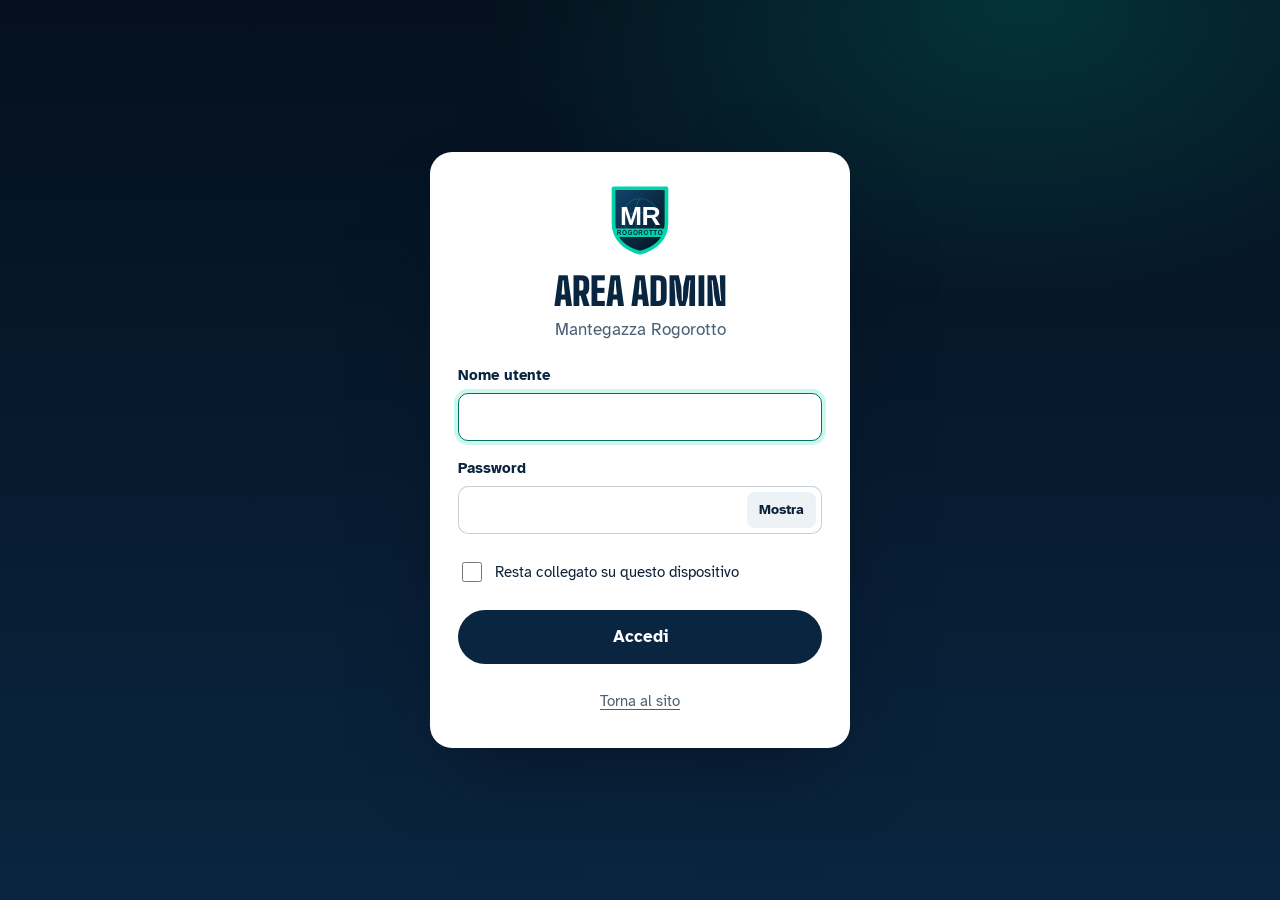
==== admin/index.html @ 3bfe84d7 "Area admin con login: rosa, news, foto e contatti - pannello /admin (login utente e password, modifi" ====
<!doctype html>
<html lang="it">
<head>
  <meta charset="utf-8">
  <meta name="viewport" content="width=device-width, initial-scale=1, viewport-fit=cover">
  <meta name="robots" content="noindex, nofollow">
  <title>Area admin | Mantegazza Rogorotto</title>
  <meta name="theme-color" content="#0A2540">
  <link rel="icon" href="../assets/crest.svg" type="image/svg+xml">
  <link rel="apple-touch-icon" href="../assets/icon-180.png">
  <link rel="preconnect" href="https://fonts.googleapis.com">
  <link rel="preconnect" href="https://fonts.gstatic.com" crossorigin>
  <link href="https://fonts.googleapis.com/css2?family=Atkinson+Hyperlegible:ital,wght@0,400;0,700;1,400&family=Big+Shoulders+Display:wght@700;800;900&display=swap" rel="stylesheet">
  <link rel="stylesheet" href="../css/style.css?v=5">
  <link rel="stylesheet" href="admin.css?v=1">
</head>
<body class="admin">

  <!-- ============ LOGIN ============ -->
  <main class="login" id="loginView">
    <form class="login__card" id="loginForm" novalidate>
      <img src="../assets/crest.svg" alt="" width="64" height="72">
      <h1>Area admin</h1>
      <p class="login__sub">Mantegazza Rogorotto</p>
      <label class="field">
        <span>Nome utente</span>
        <input type="text" name="username" id="username" autocomplete="username" autocapitalize="none" spellcheck="false" required>
      </label>
      <label class="field">
        <span>Password</span>
        <span class="pw">
          <input type="password" name="password" id="password" autocomplete="current-password" required>
          <button type="button" class="pw__toggle" id="pwToggle" aria-label="Mostra password" aria-pressed="false">Mostra</button>
        </span>
      </label>
      <label class="check">
        <input type="checkbox" id="remember">
        <span>Resta collegato su questo dispositivo</span>
      </label>
      <p class="form-error" id="loginError" role="alert" hidden></p>
      <button type="submit" class="btn btn--navy btn--lg btn--block" id="loginBtn">Accedi</button>
      <a class="login__back" href="../">Torna al sito</a>
    </form>
  </main>

  <!-- ============ PANNELLO ============ -->
  <div class="app" id="appView" hidden>
    <header class="app__bar">
      <div class="app__brand">
        <img src="../assets/crest.svg" alt="" width="30" height="34">
        <span>Admin</span>
      </div>
      <nav class="tabs" role="tablist" aria-label="Sezioni da modificare">
        <button role="tab" id="tab-players" aria-controls="panel-players" aria-selected="true" data-tab="players">Rosa</button>
        <button role="tab" id="tab-news" aria-controls="panel-news" aria-selected="false" data-tab="news" tabindex="-1">News</button>
        <button role="tab" id="tab-gallery" aria-controls="panel-gallery" aria-selected="false" data-tab="gallery" tabindex="-1">Foto</button>
        <button role="tab" id="tab-club" aria-controls="panel-club" aria-selected="false" data-tab="club" tabindex="-1">Contatti</button>
      </nav>
      <div class="app__user">
        <a href="../" target="_blank" rel="noopener">Vedi il sito</a>
        <button type="button" id="logoutBtn">Esci <span id="whoami"></span></button>
      </div>
    </header>

    <main class="app__main wrap">
      <p class="loading" id="loading">Carico i contenuti…</p>

      <!-- ROSA -->
      <section class="panel" id="panel-players" role="tabpanel" aria-labelledby="tab-players">
        <div class="panel__head">
          <div>
            <h2>Rosa</h2>
            <p>Giocatrici e giocatori della stagione. L'ordine sul sito segue il numero di maglia.</p>
          </div>
          <button type="button" class="btn btn--teal" id="addPlayer">Aggiungi giocatore</button>
        </div>
        <ul class="list" id="playersList"></ul>
        <p class="empty" id="playersEmpty" hidden>Nessun giocatore. Finché la rosa è vuota, sul sito compare "Rosa in arrivo".</p>
      </section>

      <!-- NEWS -->
      <section class="panel" id="panel-news" role="tabpanel" aria-labelledby="tab-news" hidden>
        <div class="panel__head">
          <div>
            <h2>News</h2>
            <p>Avvisi, resoconti delle partite, eventi. Sul sito compaiono le più recenti per prime.</p>
          </div>
          <button type="button" class="btn btn--teal" id="addNews">Scrivi una news</button>
        </div>
        <ul class="list" id="newsList"></ul>
        <p class="empty" id="newsEmpty" hidden>Nessuna news. Finché non ce ne sono, la sezione non compare sul sito.</p>
      </section>

      <!-- FOTO -->
      <section class="panel" id="panel-gallery" role="tabpanel" aria-labelledby="tab-gallery" hidden>
        <div class="panel__head">
          <div>
            <h2>Foto</h2>
            <p>Le foto vengono ridotte automaticamente prima del caricamento. Puoi sceglierne più di una alla volta.</p>
          </div>
          <label class="btn btn--teal">
            Carica foto
            <input type="file" id="galleryUpload" accept="image/jpeg,image/png,image/webp,image/heic" multiple hidden>
          </label>
        </div>
        <ul class="gallery-grid" id="galleryList"></ul>
        <p class="empty" id="galleryEmpty" hidden>Nessuna foto. Finché non ce ne sono, la sezione non compare sul sito.</p>
      </section>

      <!-- CONTATTI -->
      <section class="panel" id="panel-club" role="tabpanel" aria-labelledby="tab-club" hidden>
        <div class="panel__head">
          <div>
            <h2>Contatti</h2>
            <p>I testi della sezione "Vieni a giocare con noi" in fondo al sito.</p>
          </div>
        </div>
        <form class="card form-grid" id="clubForm">
          <label class="field field--wide">
            <span>Testo di invito</span>
            <textarea name="invite" rows="3" maxlength="600"></textarea>
          </label>
          <label class="field">
            <span>Email</span>
            <input type="email" name="email" maxlength="120" autocomplete="off">
          </label>
          <label class="field">
            <span>Instagram</span>
            <span class="prefix"><b>@</b><input type="text" name="instagram" maxlength="60" autocapitalize="none" spellcheck="false"></span>
          </label>
          <label class="field">
            <span>Palestra delle partite in casa</span>
            <input type="text" name="home_gym_name" maxlength="120">
          </label>
          <label class="field">
            <span>Indirizzo della palestra</span>
            <input type="text" name="home_gym_address" maxlength="160">
          </label>
          <label class="field field--wide">
            <span>Allenamenti</span>
            <textarea name="training" rows="2" maxlength="300"></textarea>
          </label>
          <label class="field field--wide">
            <span>Sede</span>
            <input type="text" name="seat" maxlength="160">
          </label>
        </form>
      </section>
    </main>

    <footer class="savebar" id="saveBar" data-state="clean">
      <div class="wrap savebar__inner">
        <p id="saveStatus">Nessuna modifica da salvare.</p>
        <div class="savebar__btns">
          <button type="button" class="btn btn--ghost-light" id="discardBtn" disabled>Annulla modifiche</button>
          <button type="button" class="btn btn--gold" id="saveBtn" disabled>Salva modifiche</button>
        </div>
      </div>
    </footer>
  </div>

  <!-- modale news -->
  <dialog class="modal" id="newsDialog" aria-labelledby="newsDialogTitle">
    <form method="dialog" class="modal__body" id="newsForm" novalidate>
      <h2 id="newsDialogTitle">Nuova news</h2>
      <label class="field">
        <span>Titolo</span>
        <input type="text" name="title" maxlength="140" required>
      </label>
      <label class="field">
        <span>Data</span>
        <input type="date" name="date" required>
      </label>
      <label class="field">
        <span>Testo</span>
        <textarea name="text" rows="7" maxlength="5000"></textarea>
      </label>
      <div class="field">
        <span>Foto (facoltativa)</span>
        <div class="imgpick" id="newsImgPick"></div>
      </div>
      <p class="form-error" id="newsError" role="alert" hidden></p>
      <div class="modal__actions">
        <button type="button" class="btn btn--ghost" value="cancel" id="newsCancel">Annulla</button>
        <button type="submit" class="btn btn--navy" value="ok">Conferma</button>
      </div>
    </form>
  </dialog>

  <div class="toast" id="toast" role="status" aria-live="polite"></div>
  <script src="admin.js?v=1" defer></script>
</body>
</html>
---- css/style.css ----
/* ASD Mantegazza Rogorotto
   Palette: navy + verde acqua + oro (colori sociali) */
:root {
  --navy: #0A2540;
  --navy-950: #04101D;
  --navy-800: #0B3152;
  --navy-700: #12466F;
  --teal: #00D4AA;
  --teal-bright: #2AF3CB;
  --teal-ink: #04715F;     /* verde acqua leggibile su chiaro (5.3:1 su bianco) */
  --gold: #F4C95D;
  --bg: #F5F7FA;
  --surface: #FFFFFF;
  --surface-soft: #EDF2F6;
  --text: #0C2237;
  --muted: #4A6075;        /* 6.1:1 su bianco */
  --line: rgba(10, 37, 64, .12);
  --line-strong: rgba(10, 37, 64, .22);
  --win: #0E8A5F;
  --loss: #C2362B;

  --display: "Big Shoulders Display", "Arial Narrow", Arial, sans-serif;
  --body: "Atkinson Hyperlegible", system-ui, -apple-system, "Segoe UI", sans-serif;

  --r-sm: 8px;
  --r-md: 14px;
  --r-lg: 22px;
  --shadow-sm: 0 2px 6px rgba(10, 37, 64, .06);
  --shadow-md: 0 14px 34px -12px rgba(10, 37, 64, .22);
  --shadow-lg: 0 40px 80px -30px rgba(4, 16, 29, .7);
  --ease: cubic-bezier(.2, .7, .2, 1);
  --t-fast: 160ms;
  --t-med: 260ms;
  --wrap: 1180px;
  --header-h: 64px;
}

*, *::before, *::after { box-sizing: border-box; }
html { scroll-behavior: smooth; scroll-padding-top: calc(var(--header-h) + 12px); -webkit-text-size-adjust: 100%; }
body {
  margin: 0;
  background: var(--bg);
  color: var(--text);
  font: 400 1.0625rem/1.6 var(--body);
  -webkit-font-smoothing: antialiased;
  text-rendering: optimizeLegibility;
}
img, svg { display: block; }
a { color: inherit; }
button { font: inherit; color: inherit; cursor: pointer; }
h1, h2, h3 { text-wrap: balance; }
:focus-visible { outline: 3px solid var(--teal); outline-offset: 3px; border-radius: 6px; }
.sr-only { position: absolute; width: 1px; height: 1px; padding: 0; margin: -1px; overflow: hidden; clip: rect(0 0 0 0); white-space: nowrap; border: 0; }

.wrap { width: min(var(--wrap), 100% - 32px); margin-inline: auto; }

.skip { position: absolute; left: -999px; top: 8px; background: var(--teal); color: var(--navy); font-weight: 700; padding: 10px 16px; border-radius: 8px; z-index: 100; }
.skip:focus { left: 16px; }

/* skeleton mentre carica */
.sk { color: transparent !important; background: linear-gradient(90deg, rgba(255,255,255,.08), rgba(255,255,255,.18), rgba(255,255,255,.08)); background-size: 200% 100%; border-radius: 6px; animation: shimmer 1.4s linear infinite; text-shadow: none !important; }
@keyframes shimmer { to { background-position: -200% 0; } }

/* icone */
.btn svg, .board__venue svg, .chip svg { width: 18px; height: 18px; flex: none; fill: none; stroke: currentColor; stroke-width: 2; stroke-linecap: round; stroke-linejoin: round; }

/* ---------- pulsanti ---------- */
.btn {
  display: inline-flex; align-items: center; justify-content: center; gap: 10px;
  min-height: 46px; padding: 0 20px; border-radius: 999px;
  border: 2px solid transparent; font-weight: 700; font-size: 1rem; line-height: 1.2;
  text-decoration: none; text-align: center;
  transition: background-color var(--t-fast) var(--ease), color var(--t-fast) var(--ease), border-color var(--t-fast) var(--ease), transform var(--t-fast) var(--ease);
  touch-action: manipulation;
}
.btn:active { transform: scale(.97); }
.btn--lg { min-height: 54px; padding: 0 26px; font-size: 1.08rem; }
.btn--gold { background: var(--gold); color: var(--navy); }
.btn--gold:hover { background: #FFD97F; }
.btn--teal { background: var(--teal); color: var(--navy); }
.btn--teal:hover { background: var(--teal-bright); }
.btn--navy { background: var(--navy); color: #fff; }
.btn--navy:hover { background: var(--navy-700); }
.btn--ghost { border-color: var(--line-strong); color: var(--navy); background: transparent; }
.btn--ghost:hover { border-color: var(--navy); background: var(--surface); }
.btn--outline-light { border-color: rgba(255,255,255,.35); color: #fff; background: transparent; }
.btn--outline-light:hover { border-color: #fff; background: rgba(255,255,255,.08); }

/* ---------- barra in alto ---------- */
.topbar {
  position: sticky; top: 0; z-index: 40;
  background: rgba(4, 16, 29, .86);
  -webkit-backdrop-filter: saturate(140%) blur(12px);
  backdrop-filter: saturate(140%) blur(12px);
  color: #fff;
  border-bottom: 1px solid rgba(255,255,255,.08);
}
.topbar__inner { display: flex; align-items: center; justify-content: space-between; gap: 16px; min-height: var(--header-h); }
.brand { display: flex; align-items: center; gap: 10px; text-decoration: none; font: 800 1.35rem/1 var(--display); letter-spacing: .01em; white-space: nowrap; }
.brand b { color: var(--teal); font-weight: 800; }
.nav { display: flex; gap: 2px; }
.nav a {
  display: inline-flex; align-items: center; min-height: 44px; padding: 0 14px; border-radius: 999px;
  text-decoration: none; font-weight: 700; font-size: .95rem; color: rgba(255,255,255,.82);
  transition: background-color var(--t-fast) var(--ease), color var(--t-fast) var(--ease);
}
.nav a:hover { color: #fff; background: rgba(255,255,255,.08); }
.nav a[aria-current="true"] { color: var(--navy); background: var(--teal); }

/* ---------- hero ---------- */
.hero {
  position: relative; isolation: isolate; overflow: hidden;
  color: #fff;
  background:
    radial-gradient(1000px 520px at 78% 8%, rgba(0, 212, 170, .16), transparent 60%),
    radial-gradient(800px 500px at 0% 100%, rgba(18, 70, 111, .9), transparent 70%),
    linear-gradient(180deg, var(--navy-950), var(--navy) 55%, var(--navy-800));
}
.hero__floor { position: absolute; left: 50%; right: 0; bottom: 0; width: 50%; height: 82%; z-index: -1; opacity: .85; }
.hero__grid {
  display: grid; grid-template-columns: minmax(0, 1.1fr) minmax(0, .9fr);
  gap: clamp(32px, 5vw, 72px); align-items: center;
  padding-block: clamp(48px, 8vw, 96px) clamp(48px, 7vw, 88px);
}
.hero__league {
  display: inline-flex; align-items: center; gap: 8px; margin: 0 0 20px;
  font-weight: 700; font-size: .95rem; color: var(--teal);
}
.hero__league::before { content: ""; width: 8px; height: 8px; border-radius: 50%; background: var(--teal); box-shadow: 0 0 0 4px rgba(0, 212, 170, .2); }
.hero__title {
  margin: 0;
  font: 900 clamp(3.5rem, 10.5vw, 8.4rem)/.84 var(--display);
  text-transform: uppercase; letter-spacing: -.012em;
}
.hero__title span { display: block; }
.hero__title span + span {
  color: transparent;
  -webkit-text-stroke: 2px var(--teal);
  text-shadow: 0 0 40px rgba(0, 212, 170, .25);
}
.hero__lede { max-width: 40ch; margin: 24px 0 0; font-size: 1.1rem; color: rgba(255,255,255,.82); }

.record {
  display: grid; grid-template-columns: repeat(4, auto); justify-content: start; gap: 0;
  margin: 32px 0 0; padding: 0;
}
.record div { padding: 4px 22px 4px 0; margin-right: 22px; border-right: 1px solid rgba(255,255,255,.16); }
.record div:last-child { border-right: 0; margin-right: 0; }
.record dt { font-size: .82rem; color: rgba(255,255,255,.62); }
.record dd { margin: 2px 0 0; font: 800 2.2rem/1 var(--display); font-variant-numeric: tabular-nums; }
.record #recP { color: var(--gold); }

/* il tabellone */
.board {
  position: relative;
  background: linear-gradient(180deg, #0D1B2E, #050C18);
  border-radius: var(--r-lg);
  padding: 22px;
  box-shadow: 0 0 0 1px rgba(255,255,255,.08), 0 0 0 7px rgba(255,255,255,.04), var(--shadow-lg);
}
.board::before { /* luce del palazzetto */
  content: ""; position: absolute; inset: 0; border-radius: inherit; pointer-events: none;
  background: radial-gradient(500px 140px at 50% -40px, rgba(0, 212, 170, .18), transparent 70%);
}
.board__head { display: flex; align-items: center; justify-content: space-between; gap: 12px; }
.board__head h2 { margin: 0; font: 700 1.05rem/1 var(--body); color: rgba(255,255,255,.72); }
.board__pill { padding: 5px 12px; border-radius: 999px; font-size: .82rem; font-weight: 700; background: rgba(0, 212, 170, .14); color: var(--teal); }
.board__pill.is-away { background: rgba(244, 201, 93, .14); color: var(--gold); }
.board__date { margin: 16px 0 0; font: 800 1.7rem/1.05 var(--display); color: var(--gold); }
.board__teams {
  display: grid; grid-template-columns: minmax(0, 1fr) auto minmax(0, 1fr); align-items: center; gap: 14px;
  margin: 18px 0; padding: 18px 0; border-block: 1px solid rgba(255,255,255,.08);
}
.board__team { display: flex; flex-direction: column; gap: 6px; min-width: 0; }
.board__team--away { text-align: right; }
.board__side { font-size: .8rem; color: rgba(255,255,255,.5); }
.board__team strong { font: 800 clamp(1.4rem, 2.6vw, 1.9rem)/1 var(--display); text-transform: uppercase; overflow-wrap: anywhere; }
.board__team strong.is-us { color: var(--teal); }
.board__vs { font: 800 1.2rem/1 var(--display); color: rgba(255,255,255,.35); }
.board__vs.is-score { font-size: 3rem; color: var(--gold); letter-spacing: .04em; }

.board__clock { display: grid; grid-template-columns: repeat(4, 1fr); gap: 8px; }
.board__clock div {
  position: relative; text-align: center; padding: 12px 4px 10px; border-radius: 12px;
  background: #02060E; box-shadow: inset 0 0 0 1px rgba(255,255,255,.06), inset 0 -18px 30px -20px rgba(244, 201, 93, .25);
  overflow: hidden;
}
.board__clock div::after { /* linea centrale da cifra "a paletta" */
  content: ""; position: absolute; left: 0; right: 0; top: 42%; height: 1px; background: rgba(0,0,0,.6);
}
.board__clock b {
  display: block; font: 900 clamp(2.3rem, 5vw, 3.4rem)/1 var(--display);
  color: var(--gold); font-variant-numeric: tabular-nums;
  text-shadow: 0 0 18px rgba(244, 201, 93, .45);
}
.board__clock b.flip { animation: flip 420ms var(--ease); }
@keyframes flip { 0% { transform: translateY(-30%); opacity: 0; } 100% { transform: none; opacity: 1; } }
.board__clock span { font-size: .75rem; color: rgba(255,255,255,.5); }
.board__live { display: flex; align-items: center; justify-content: center; gap: 12px; padding: 18px; border-radius: 12px; background: rgba(194, 54, 43, .16); font: 800 1.6rem/1 var(--display); color: #FF8A7E; text-transform: uppercase; }
.board__live::before { content: ""; width: 12px; height: 12px; border-radius: 50%; background: #FF5A4A; animation: pulse 1.2s ease-in-out infinite; }
@keyframes pulse { 50% { opacity: .3; } }

.board__venue {
  display: flex; align-items: center; gap: 8px; margin-top: 16px; min-height: 44px;
  color: rgba(255,255,255,.85); text-decoration: none; font-size: .95rem;
}
.board__venue span { text-decoration: underline; text-decoration-color: rgba(255,255,255,.3); text-underline-offset: 4px; }
.board__venue:hover span { text-decoration-color: var(--teal); }
.board__venue svg { color: var(--teal); }
.board__actions { display: flex; gap: 10px; flex-wrap: wrap; margin-top: 10px; }
.board__actions > .btn, .board__actions > .cal { flex: 1 1 170px; }
.board__actions .cal > summary { width: 100%; }

.ticker { background: var(--teal); color: var(--navy); }
.ticker__inner { display: flex; justify-content: space-between; align-items: center; gap: 8px 24px; flex-wrap: wrap; min-height: 56px; padding-block: 10px; }
.ticker p { margin: 0; font-weight: 700; }
.ticker strong { font: 900 1.35rem/1 var(--display); vertical-align: -1px; }
.ticker__link { font-weight: 700; text-underline-offset: 4px; display: inline-flex; align-items: center; min-height: 44px; }
.tag { display: inline-block; padding: 3px 9px; border-radius: 6px; font-weight: 700; font-size: .8rem; margin-right: 8px; vertical-align: 2px; }
.tag--win { background: var(--navy); color: var(--teal); }
.tag--loss { background: var(--navy); color: #FF9B91; }

/* ---------- sezioni ---------- */
.section { padding-block: clamp(64px, 9vw, 112px); }
.section__head { display: flex; justify-content: space-between; align-items: end; gap: 20px; flex-wrap: wrap; margin-bottom: 32px; }
.section h2 { margin: 0; font: 900 clamp(2.6rem, 6vw, 4.4rem)/.9 var(--display); text-transform: uppercase; color: var(--navy); }
.section__sub { margin: 10px 0 0; color: var(--muted); }
.note { color: var(--muted); font-size: .92rem; max-width: 70ch; margin: 18px 0 0; }

.filters { display: flex; gap: 4px; background: var(--surface); padding: 4px; border-radius: 999px; box-shadow: inset 0 0 0 1px var(--line); }
.filters button {
  min-height: 42px; border: 0; background: transparent; padding: 0 18px; border-radius: 999px;
  font-weight: 700; font-size: .95rem; color: var(--muted);
  transition: background-color var(--t-fast) var(--ease), color var(--t-fast) var(--ease);
}
.filters button:hover { color: var(--navy); }
.filters button[aria-pressed="true"] { background: var(--navy); color: #fff; }

/* ---------- calendario ---------- */
.fixtures { list-style: none; margin: 0; padding: 0; display: grid; gap: 10px; }
.phase { margin: 18px 0 4px; font: 800 1.15rem/1 var(--display); color: var(--teal-ink); text-transform: uppercase; letter-spacing: .04em; }
.phase:first-child { margin-top: 0; }
.fx {
  position: relative;
  display: grid; grid-template-columns: 64px 140px minmax(0, 1fr) 150px 200px;
  align-items: center; gap: 18px;
  padding: 18px 20px 18px 22px;
  background: var(--surface); border-radius: var(--r-md);
  box-shadow: var(--shadow-sm), inset 0 0 0 1px var(--line);
}
.fx::before { content: ""; position: absolute; left: 0; top: 12px; bottom: 12px; width: 5px; border-radius: 0 4px 4px 0; background: var(--surface-soft); }
.fx.is-win::before { background: var(--win); }
.fx.is-loss::before { background: var(--loss); }
.fx.is-next { background: var(--navy); color: #fff; box-shadow: var(--shadow-md); }
.fx.is-next::before { background: var(--gold); }
.fx--skeleton { height: 92px; background: linear-gradient(90deg, #fff, var(--surface-soft), #fff); background-size: 200% 100%; animation: shimmer 1.4s linear infinite; }
.fx__round { font: 900 2rem/1 var(--display); color: var(--navy); }
.fx__round small { display: block; margin-top: 2px; font: 400 .75rem/1.2 var(--body); color: var(--muted); }
.fx.is-next .fx__round, .fx.is-next .fx__round small { color: var(--gold); }
.fx__date { font-weight: 700; line-height: 1.3; }
.fx__date span { display: block; font-weight: 400; color: var(--muted); text-transform: none; }
.fx.is-next .fx__date span { color: rgba(255,255,255,.7); }
.fx__teams { font: 800 1.35rem/1.1 var(--display); text-transform: uppercase; }
.fx__teams .us { color: var(--teal-ink); }
.fx.is-next .fx__teams .us { color: var(--teal); }
.fx__teams .dash { color: var(--muted); padding: 0 6px; }
.fx__meta { display: flex; gap: 6px; margin-top: 8px; flex-wrap: wrap; text-transform: none; }
.chip { display: inline-flex; align-items: center; gap: 4px; padding: 3px 9px; border-radius: 999px; font: 700 .78rem/1.3 var(--body); background: var(--surface-soft); color: var(--muted); }
.chip--home { background: rgba(0, 212, 170, .14); color: var(--teal-ink); }
.chip--next { background: var(--gold); color: var(--navy); }
.fx.is-next .chip--home { background: rgba(0, 212, 170, .2); color: var(--teal); }
.fx.is-next .chip:not(.chip--home):not(.chip--next) { background: rgba(255,255,255,.12); color: #fff; }
.fx__score { font: 900 2rem/1 var(--display); font-variant-numeric: tabular-nums; color: var(--navy); }
.fx__score .res { display: inline-block; margin-right: 8px; padding: 3px 7px; border-radius: 6px; font: 700 .75rem/1 var(--body); vertical-align: 6px; }
.fx.is-win .res { background: rgba(14, 138, 95, .12); color: var(--win); }
.fx.is-loss .res { background: rgba(194, 54, 43, .1); color: var(--loss); }
.fx__score small { display: block; font: 400 .8rem/1.4 var(--body); color: var(--muted); margin-top: 6px; }
.fx__score .pending { font: 400 .95rem/1.3 var(--body); color: var(--muted); }
.fx.is-next .fx__score .pending { color: var(--gold); font-weight: 700; }
.fx__where { font-size: .92rem; line-height: 1.35; display: grid; gap: 8px; justify-items: start; }
.fx__where a { text-underline-offset: 3px; text-decoration-color: var(--line-strong); }
.fx__where a:hover { text-decoration-color: currentColor; }
.fx--rest { grid-template-columns: 64px 1fr; padding-block: 12px; background: transparent; box-shadow: inset 0 0 0 1px var(--line); color: var(--muted); }
.fx--rest::before { display: none; }
.fx--rest .fx__round { color: var(--muted); font-size: 1.5rem; }
.fx.is-hidden, .phase.is-hidden { display: none; }

/* scelta calendario (Google / Apple / Outlook) */
.cal { position: relative; }
.cal > summary {
  list-style: none; display: inline-flex; align-items: center; gap: 6px; min-height: 36px; padding: 0 12px;
  border-radius: 999px; font-weight: 700; font-size: .88rem; color: var(--navy); background: var(--surface-soft);
  cursor: pointer; user-select: none;
  transition: background-color var(--t-fast) var(--ease);
}
.cal > summary::-webkit-details-marker { display: none; }
.cal > summary:hover { background: #E1E9F0; }
.cal > summary svg { width: 16px; height: 16px; fill: none; stroke: currentColor; stroke-width: 2; stroke-linecap: round; stroke-linejoin: round; }
.fx.is-next .cal > summary { background: var(--gold); color: var(--navy); }
.board .cal > summary { min-height: 46px; padding: 0 20px; font-size: 1rem; background: var(--gold); color: var(--navy); }
.board .cal > summary:hover { background: #FFD97F; }
.cal__menu {
  position: absolute; z-index: 30; top: calc(100% + 6px); left: 0; min-width: 220px;
  display: grid; padding: 6px; border-radius: 14px; background: var(--surface); color: var(--text);
  box-shadow: 0 0 0 1px var(--line), var(--shadow-md);
  animation: pop var(--t-fast) var(--ease);
}
@keyframes pop { from { opacity: 0; transform: translateY(-4px); } }
.cal__menu a { display: flex; align-items: center; gap: 10px; min-height: 44px; padding: 0 12px; border-radius: 10px; text-decoration: none; font-weight: 700; font-size: .95rem; }
.cal__menu a:hover, .cal__menu a:focus-visible { background: var(--surface-soft); }
.cal__menu img { width: 20px; height: 20px; }

.section__actions { display: flex; gap: 12px; flex-wrap: wrap; margin-top: 28px; }

/* box "segui il calendario" */
.follow {
  margin-top: 36px; display: grid; grid-template-columns: auto minmax(0, 1fr) auto; gap: 24px; align-items: center;
  padding: 26px 28px; border-radius: var(--r-lg); background: var(--navy); color: #fff;
  box-shadow: var(--shadow-md);
}
.follow__icon { width: 64px; height: 64px; border-radius: 18px; display: grid; place-items: center; background: rgba(0,212,170,.14); color: var(--teal); }
.follow__icon svg { width: 32px; height: 32px; fill: none; stroke: currentColor; stroke-width: 1.8; stroke-linecap: round; stroke-linejoin: round; }
.follow h3 { margin: 0; font: 800 1.7rem/1.05 var(--display); text-transform: uppercase; }
.follow p { margin: 6px 0 0; color: rgba(255,255,255,.75); max-width: 52ch; }
.follow__btns { display: flex; gap: 10px; flex-wrap: wrap; justify-content: flex-end; }
.follow__btns .btn { min-width: 170px; }
.follow__btns img { width: 20px; height: 20px; }
.follow__more { grid-column: 2 / -1; margin: 0; font-size: .88rem; color: rgba(255,255,255,.6); }
.follow__more a { color: var(--teal); font-weight: 700; text-underline-offset: 3px; }
.follow__more button { background: none; border: 0; padding: 0; color: var(--teal); font-weight: 700; text-decoration: underline; text-underline-offset: 3px; min-height: 24px; }

/* ---------- classifica ---------- */
.section--court {
  background:
    linear-gradient(rgba(0,212,170,.07) 2px, transparent 2px) 0 0 / 100% 120px,
    radial-gradient(900px 400px at 100% 0, rgba(0,212,170,.12), transparent 70%),
    var(--navy);
  color: #fff;
}
.section--court h2 { color: #fff; }
.section--court .section__sub, .section--court .note { color: rgba(255,255,255,.7); }
.table-card { overflow-x: auto; border-radius: var(--r-lg); background: var(--surface); color: var(--text); box-shadow: var(--shadow-lg); }
.standings { width: 100%; border-collapse: collapse; font-variant-numeric: tabular-nums; }
.standings th, .standings td { padding: 14px 12px; text-align: center; }
.standings th { font-size: .82rem; color: var(--muted); font-weight: 700; border-bottom: 1px solid var(--line-strong); background: var(--surface-soft); }
.standings th:first-child, .standings td:first-child { padding-left: 22px; }
.standings th:last-child, .standings td:last-child { padding-right: 22px; }
.standings abbr { text-decoration: none; }
.standings td { border-bottom: 1px solid var(--line); }
.standings tr:last-child td { border-bottom: 0; }
.standings .t-left { text-align: left; }
.standings .pos { font: 900 1.5rem/1 var(--display); color: var(--muted); width: 56px; }
.standings tr:nth-child(1) .pos { color: var(--gold); text-shadow: 0 1px 0 rgba(0,0,0,.15); }
.standings .team { font: 800 1.2rem/1.1 var(--display); text-transform: uppercase; text-align: left; }
.standings tbody th { background: none; color: var(--text); border-bottom: 1px solid var(--line); }
.standings tbody tr:last-child th { border-bottom: 0; }
.standings tr.is-us th { background: rgba(0, 212, 170, .14); }
.standings .pts { font: 900 1.6rem/1 var(--display); color: var(--navy); }
.standings tr.is-us td { background: rgba(0, 212, 170, .14); }
.standings tr.is-us td:first-child { box-shadow: inset 5px 0 0 var(--teal); }
.standings tr.is-us .team { color: var(--teal-ink); }
.standings tr.is-us .team::after { content: "noi"; margin-left: 8px; padding: 2px 7px; border-radius: 999px; background: var(--teal); color: var(--navy); font: 700 .72rem/1.3 var(--body); text-transform: none; vertical-align: 3px; }
.form { display: flex; gap: 4px; }
.form i { width: 22px; height: 22px; border-radius: 6px; display: inline-grid; place-items: center; font: 700 .7rem/1 var(--body); font-style: normal; color: #fff; }
.form i.W { background: var(--win); }
.form i.L { background: var(--loss); }

/* ---------- rosa ---------- */
.roster { display: grid; grid-template-columns: repeat(auto-fill, minmax(190px, 1fr)); gap: 14px; }
.player {
  position: relative; overflow: hidden;
  background: var(--surface); border-radius: var(--r-md); padding: 20px 18px 18px;
  box-shadow: var(--shadow-sm), inset 0 0 0 1px var(--line);
  display: grid; gap: 4px;
}
.player__num { font: 900 4rem/.85 var(--display); color: var(--navy); }
.player__name { font-weight: 700; font-size: 1.05rem; }
.player__role { color: var(--muted); font-size: .92rem; }
.player__cap { position: absolute; top: 14px; right: 14px; width: 28px; height: 28px; border-radius: 50%; display: grid; place-items: center; background: var(--gold); color: var(--navy); font: 900 1rem/1 var(--display); }
.roster-empty {
  grid-column: 1 / -1;
  display: grid; grid-template-columns: auto 1fr; gap: 32px; align-items: center;
  background: var(--surface); border-radius: var(--r-lg); padding: 32px;
  box-shadow: var(--shadow-sm), inset 0 0 0 1px var(--line);
}
.roster-empty__shirts { display: flex; }
.roster-empty__shirts svg { width: 72px; height: 72px; margin-left: -16px; filter: drop-shadow(0 6px 10px rgba(10,37,64,.18)); }
.roster-empty__shirts svg:first-child { margin-left: 0; }
.roster-empty h3 { margin: 0 0 6px; font: 800 1.8rem/1.05 var(--display); text-transform: uppercase; color: var(--navy); }
.roster-empty p { margin: 0 0 16px; max-width: 54ch; color: var(--muted); }

/* ---------- contatti ---------- */
.section--teal { background: var(--teal); color: var(--navy); }
.section--teal h2 { color: var(--navy); }
.contacts { display: grid; grid-template-columns: 1.05fr .95fr; gap: clamp(32px, 6vw, 80px); align-items: start; }
.contacts__main > p:first-of-type { max-width: 46ch; margin: 20px 0 28px; font-size: 1.1rem; }
.contacts__mail { margin: 12px 0 0; font-size: .92rem; overflow-wrap: anywhere; }
.facts { margin: 0; background: rgba(255,255,255,.35); border-radius: var(--r-lg); padding: 6px 24px; }
.facts div { display: grid; grid-template-columns: 140px 1fr; gap: 16px; padding: 16px 0; border-bottom: 1px solid rgba(10,37,64,.15); }
.facts div:last-child { border-bottom: 0; }
.facts dt { font-weight: 700; }
.facts dd { margin: 0; }
.facts a { text-underline-offset: 3px; font-weight: 700; }

/* ---------- footer ---------- */
.footer { background: var(--navy-950); color: rgba(255,255,255,.7); font-size: .92rem; padding-bottom: env(safe-area-inset-bottom); }
.footer__inner { display: flex; justify-content: space-between; align-items: center; gap: 16px 32px; flex-wrap: wrap; padding-block: 32px; }
.footer__brand { display: flex; align-items: center; gap: 14px; }
.footer__brand p { margin: 0; color: #fff; font-weight: 700; }
.footer__brand span { color: rgba(255,255,255,.6); font-weight: 400; }
.footer__data { margin: 0; text-align: right; }
.footer a { color: var(--teal); }
.footer__credits { display: flex; justify-content: center; padding-block: 14px 20px; border-top: 1px solid rgba(255,255,255,.08); }
.footer__credits a { display: inline-flex; align-items: center; min-height: 44px; padding: 0 8px; color: rgba(255,255,255,.7); font-size: .88rem; text-decoration: underline; text-decoration-color: rgba(255,255,255,.3); text-underline-offset: 4px; }
.footer__credits a:hover { color: var(--teal); text-decoration-color: var(--teal); }

/* ---------- toast ---------- */
.toast {
  position: fixed; left: 50%; bottom: calc(24px + env(safe-area-inset-bottom)); z-index: 60;
  transform: translate(-50%, 20px); opacity: 0; pointer-events: none;
  padding: 12px 18px; border-radius: 999px; background: var(--navy); color: #fff; font-weight: 700;
  box-shadow: var(--shadow-md);
  transition: opacity var(--t-med) var(--ease), transform var(--t-med) var(--ease);
}
.toast.is-on { opacity: 1; transform: translate(-50%, 0); }

/* ---------- responsive ---------- */
@media (max-width: 1080px) {
  .fx { grid-template-columns: 56px minmax(0, 1fr) auto; grid-template-areas: "r d s" "r t t" "r w w"; row-gap: 8px; }
  .fx__round { grid-area: r; align-self: start; }
  .fx__date { grid-area: d; }
  .fx__date span { display: inline; margin-left: 6px; }
  .fx__teams { grid-area: t; }
  .fx__score { grid-area: s; text-align: right; align-self: start; }
  .fx__score small { max-width: 18ch; margin-left: auto; }
  .fx__where { grid-area: w; grid-auto-flow: column; justify-content: space-between; align-items: center; }
  .follow { grid-template-columns: auto minmax(0, 1fr); }
  .follow__btns { grid-column: 1 / -1; justify-content: flex-start; }
  .follow__more { grid-column: 1 / -1; }
}
@media (max-width: 900px) {
  .hero__grid { grid-template-columns: minmax(0, 1fr); }
  .hero__floor { left: 0; width: 100%; height: 40%; opacity: .5; }
  .contacts { grid-template-columns: 1fr; }
}
@media (max-width: 720px) {
  :root { --header-h: 108px; }
  .topbar__inner { flex-direction: column; align-items: stretch; gap: 0; padding-top: 10px; }
  .brand { justify-content: center; padding-bottom: 6px; }
  .nav { justify-content: space-between; overflow-x: auto; scrollbar-width: none; margin-inline: -8px; }
  .nav::-webkit-scrollbar { display: none; }
  .nav a { flex: 1; justify-content: center; padding: 0 10px; }
  .record { grid-template-columns: repeat(4, 1fr); }
  .record div { padding-right: 10px; margin-right: 10px; }
  .record dd { font-size: 1.9rem; }
  .board { padding: 18px 16px; }
  .board__date { font-size: 1.5rem; }
  .board__clock { gap: 6px; }
  .fx { padding: 16px 16px 16px 18px; gap: 6px 12px; grid-template-columns: 44px minmax(0, 1fr) auto; }
  .fx__round { font-size: 1.6rem; }
  .fx__teams { font-size: 1.2rem; }
  .fx__score { font-size: 1.7rem; }
  .fx__where { grid-auto-flow: row; }
  .filters { width: 100%; }
  .filters button { flex: 1; padding-inline: 8px; }
  .section__actions .btn { width: 100%; }
  .follow { grid-template-columns: 1fr; padding: 24px 20px; }
  .follow__icon { display: none; }
  .follow__btns .btn { flex: 1 1 100%; }
  .hide-sm { display: none; }
  .standings th, .standings td { padding: 12px 8px; }
  .standings th:first-child, .standings td:first-child { padding-left: 14px; }
  .standings .team { font-size: 1.05rem; }
  .roster-empty { grid-template-columns: 1fr; padding: 24px; }
  .facts { padding: 4px 18px; }
  .facts div { grid-template-columns: 1fr; gap: 2px; }
  .footer__data { text-align: left; }
}

@media (prefers-reduced-motion: reduce) {
  html { scroll-behavior: auto; }
  *, *::before, *::after { animation-duration: .01ms !important; animation-iteration-count: 1 !important; transition-duration: .01ms !important; }
}

/* ---------- elementi opzionali ---------- */
[hidden] { display: none !important; }

/* ---------- news ---------- */
.news { display: grid; grid-template-columns: repeat(auto-fill, minmax(300px, 1fr)); gap: 18px; }
.post {
  display: grid; grid-template-rows: auto 1fr; overflow: hidden;
  background: var(--surface); border-radius: var(--r-lg);
  box-shadow: var(--shadow-sm), inset 0 0 0 1px var(--line);
}
.post__img { aspect-ratio: 16 / 9; width: 100%; object-fit: cover; background: var(--surface-soft); }
.post__body { padding: 20px 22px 22px; display: grid; gap: 8px; align-content: start; }
.post time { color: var(--teal-ink); font-weight: 700; font-size: .9rem; }
.post h3 { margin: 0; font: 800 1.6rem/1.05 var(--display); text-transform: uppercase; color: var(--navy); }
.post__text { margin: 0; color: var(--text); white-space: pre-line; overflow-wrap: anywhere; }
.post__text.is-clamped { display: -webkit-box; -webkit-line-clamp: 4; -webkit-box-orient: vertical; overflow: hidden; }
.post__more { justify-self: start; min-height: 40px; padding: 0; border: 0; background: none; color: var(--teal-ink); font-weight: 700; text-decoration: underline; text-underline-offset: 3px; }
.post:first-child:not(:only-child) { grid-column: 1 / -1; grid-template-columns: minmax(0, 1.2fr) minmax(0, 1fr); grid-template-rows: none; }
.post:first-child:not(:only-child) .post__img { aspect-ratio: auto; height: 100%; min-height: 260px; }
.post:first-child:not(:only-child) .post__body { padding: 28px 30px; align-content: center; }
.post:first-child:not(:only-child) h3 { font-size: 2.2rem; }
.post--noimg:first-child:not(:only-child) { grid-template-columns: 1fr; }

/* ---------- foto ---------- */
.section--photos { background: var(--navy); color: #fff; }
.section--photos h2 { color: #fff; }
.section--photos .section__sub { color: rgba(255,255,255,.7); }
.photos { list-style: none; margin: 0; padding: 0; display: grid; grid-template-columns: repeat(auto-fill, minmax(220px, 1fr)); grid-auto-flow: dense; gap: 10px; }
.photos li:nth-child(6n + 1) { grid-column: span 2; grid-row: span 2; }
.photos button { display: block; width: 100%; height: 100%; padding: 0; border: 0; border-radius: var(--r-md); overflow: hidden; background: var(--navy-800); aspect-ratio: 4 / 3; cursor: zoom-in; }
.photos li:nth-child(6n + 1) button { aspect-ratio: auto; }
.photos img { width: 100%; height: 100%; object-fit: cover; transition: transform var(--t-med) var(--ease); }
.photos button:hover img { transform: scale(1.04); }

.lightbox[open] { display: block; }
.lightbox { position: fixed; inset: 0; width: 100vw; height: 100dvh; max-width: none; max-height: none; margin: 0; padding: 0; border: 0; background: rgba(4, 16, 29, .96); color: #fff; }
.lightbox::backdrop { background: rgba(4, 16, 29, .8); }
.lightbox figure { margin: 0; width: 100%; height: 100%; display: grid; grid-template-columns: minmax(0, 1fr); grid-template-rows: minmax(0, 1fr) auto; place-items: center; padding: 64px 72px 24px; box-sizing: border-box; }
.lightbox img { display: block; max-width: 100%; max-height: 100%; width: auto; height: auto; object-fit: contain; border-radius: 8px; }
.lightbox figcaption { padding-top: 14px; color: rgba(255,255,255,.85); text-align: center; }
.lightbox__btn { position: absolute; width: 52px; height: 52px; border-radius: 50%; border: 0; background: rgba(255,255,255,.1); color: #fff; display: grid; place-items: center; }
.lightbox__btn:hover { background: rgba(255,255,255,.2); }
.lightbox__btn svg { width: 24px; height: 24px; fill: none; stroke: currentColor; stroke-width: 2.2; stroke-linecap: round; stroke-linejoin: round; }
.lightbox__prev { left: 14px; top: 50%; transform: translateY(-50%); }
.lightbox__next { right: 14px; top: 50%; transform: translateY(-50%); }
.lightbox__close { right: 14px; top: 14px; }

/* foto giocatori */
.player__photo { width: calc(100% + 36px); margin: -20px -18px 10px; aspect-ratio: 4 / 5; object-fit: cover; background: var(--surface-soft); }
.player--photo .player__num { position: absolute; top: 12px; left: 14px; font-size: 2.6rem; color: #fff; text-shadow: 0 2px 10px rgba(0,0,0,.45); }

@media (max-width: 720px) {
  .news { grid-template-columns: 1fr; }
  .post:first-child:not(:only-child) { grid-template-columns: 1fr; }
  .post:first-child:not(:only-child) .post__img { aspect-ratio: 16 / 9; min-height: 0; }
  .post:first-child:not(:only-child) .post__body { padding: 20px 22px 22px; }
  .post:first-child:not(:only-child) h3 { font-size: 1.7rem; }
  .photos { grid-template-columns: 1fr 1fr; gap: 6px; }
  .photos li:nth-child(6n + 1) { grid-column: span 2; grid-row: auto; }
  .photos li:nth-child(6n + 1) button { aspect-ratio: 4 / 3; }
  .lightbox figure { padding: 64px 8px 80px; }
  .lightbox__prev, .lightbox__next { top: auto; bottom: 16px; transform: none; }
  .lightbox__prev { left: calc(50% - 64px); }
  .lightbox__next { right: calc(50% - 64px); }
}
---- admin/admin.css ----
/* Area admin: stessi colori e font del sito */
body.admin { background: var(--bg); min-height: 100dvh; }
[hidden] { display: none !important; }

.btn--block { width: 100%; }
.btn--ghost-light { border-color: rgba(255,255,255,.3); color: #fff; background: transparent; }
.btn--ghost-light:hover:not(:disabled) { border-color: #fff; }
.btn:disabled { opacity: .45; cursor: not-allowed; transform: none; }
.btn--danger { background: transparent; border-color: rgba(194,54,43,.35); color: var(--loss); }
.btn--danger:hover { background: rgba(194,54,43,.08); border-color: var(--loss); }
.btn--sm { min-height: 38px; padding: 0 14px; font-size: .9rem; }

/* ---------- campi ---------- */
.field { display: grid; gap: 6px; }
.field > span:first-child { font-weight: 700; font-size: .92rem; color: var(--navy); }
.field input, .field textarea, .field select {
  width: 100%; min-height: 46px; padding: 10px 14px; border-radius: 10px;
  border: 1.5px solid var(--line-strong); background: #fff; color: var(--text);
  font: inherit; font-size: 1rem;
  transition: border-color var(--t-fast) var(--ease), box-shadow var(--t-fast) var(--ease);
}
.field textarea { resize: vertical; line-height: 1.5; }
.field input:focus, .field textarea:focus, .field select:focus { outline: none; border-color: var(--teal-ink); box-shadow: 0 0 0 4px rgba(0,212,170,.2); }
.check { display: flex; align-items: center; gap: 10px; min-height: 44px; font-size: .95rem; cursor: pointer; }
.check input { width: 20px; height: 20px; accent-color: var(--teal-ink); }
.form-error { margin: 0; padding: 10px 14px; border-radius: 10px; background: rgba(194,54,43,.08); color: var(--loss); font-weight: 700; font-size: .92rem; }
.pw { position: relative; display: block; }
.pw input { padding-right: 84px; }
.pw__toggle { position: absolute; right: 6px; top: 50%; transform: translateY(-50%); min-height: 36px; padding: 0 12px; border: 0; border-radius: 8px; background: var(--surface-soft); font-weight: 700; font-size: .85rem; }
.prefix { display: flex; align-items: center; border: 1.5px solid var(--line-strong); border-radius: 10px; background: #fff; }
.prefix:focus-within { border-color: var(--teal-ink); box-shadow: 0 0 0 4px rgba(0,212,170,.2); }
.prefix b { padding-left: 14px; color: var(--muted); }
.prefix input { border: 0; box-shadow: none !important; padding-left: 4px; }

/* ---------- login ---------- */
.login {
  min-height: 100dvh; display: grid; place-items: center; padding: 24px 16px;
  background:
    radial-gradient(900px 500px at 80% 0, rgba(0,212,170,.18), transparent 60%),
    linear-gradient(180deg, var(--navy-950), var(--navy));
}
.login__card {
  width: min(420px, 100%); display: grid; gap: 16px; padding: 32px 28px 24px;
  background: #fff; border-radius: var(--r-lg); box-shadow: var(--shadow-lg);
}
.login__card img { margin: 0 auto; }
.login__card h1 { margin: 0; text-align: center; font: 900 2.4rem/1 var(--display); text-transform: uppercase; color: var(--navy); }
.login__sub { margin: -10px 0 4px; text-align: center; color: var(--muted); }
.login__back { justify-self: center; display: inline-flex; align-items: center; min-height: 44px; color: var(--muted); font-size: .92rem; text-underline-offset: 3px; }

/* ---------- barra ---------- */
.app__bar {
  position: sticky; top: 0; z-index: 30;
  display: grid; grid-template-columns: auto 1fr auto; align-items: center; gap: 16px;
  padding: 10px max(16px, calc((100% - var(--wrap)) / 2));
  background: var(--navy-950); color: #fff;
}
.app__brand { display: flex; align-items: center; gap: 10px; font: 800 1.3rem/1 var(--display); text-transform: uppercase; }
.tabs { display: flex; gap: 4px; justify-content: center; }
.tabs button {
  min-height: 44px; padding: 0 18px; border: 0; border-radius: 999px; background: transparent;
  color: rgba(255,255,255,.75); font-weight: 700; font-size: .98rem;
  transition: background-color var(--t-fast) var(--ease), color var(--t-fast) var(--ease);
}
.tabs button:hover { color: #fff; background: rgba(255,255,255,.08); }
.tabs button[aria-selected="true"] { background: var(--teal); color: var(--navy); }
.tabs button .dot { display: inline-block; width: 8px; height: 8px; margin-left: 6px; border-radius: 50%; background: var(--gold); vertical-align: 2px; }
.app__user { display: flex; align-items: center; gap: 6px; font-size: .92rem; }
.app__user a, .app__user button { display: inline-flex; align-items: center; min-height: 44px; padding: 0 12px; border-radius: 999px; color: rgba(255,255,255,.8); background: transparent; border: 0; text-decoration: none; font-weight: 700; }
.app__user a:hover, .app__user button:hover { color: #fff; background: rgba(255,255,255,.08); }
.app__user #whoami { margin-left: 4px; font-weight: 400; color: rgba(255,255,255,.55); }

.app__main { padding-block: 32px 140px; }
.loading { color: var(--muted); }
.panel__head { display: flex; justify-content: space-between; align-items: end; gap: 16px; flex-wrap: wrap; margin-bottom: 20px; }
.panel h2 { margin: 0; font: 900 2.6rem/1 var(--display); text-transform: uppercase; color: var(--navy); }
.panel__head p { margin: 6px 0 0; color: var(--muted); max-width: 60ch; }
.empty { padding: 28px; border-radius: var(--r-md); border: 2px dashed var(--line-strong); color: var(--muted); text-align: center; }
.card { background: #fff; border-radius: var(--r-md); padding: 22px; box-shadow: var(--shadow-sm), inset 0 0 0 1px var(--line); }
.form-grid { display: grid; grid-template-columns: 1fr 1fr; gap: 18px; }
.field--wide { grid-column: 1 / -1; }

/* ---------- liste ---------- */
.list { list-style: none; margin: 0; padding: 0; display: grid; gap: 10px; }
.row {
  display: grid; grid-template-columns: 76px 84px minmax(0, 1.4fr) minmax(0, 1fr) auto auto; gap: 14px; align-items: end;
  background: #fff; border-radius: var(--r-md); padding: 14px 16px; box-shadow: var(--shadow-sm), inset 0 0 0 1px var(--line);
}
.row .field > span:first-child { font-size: .8rem; color: var(--muted); }
.row .check { min-height: 46px; font-weight: 700; font-size: .9rem; }
.row__remove { min-height: 46px; width: 46px; border-radius: 10px; border: 1.5px solid var(--line-strong); background: #fff; color: var(--loss); display: grid; place-items: center; }
.row__remove:hover { border-color: var(--loss); background: rgba(194,54,43,.06); }
.row__remove svg, .icon-btn svg { width: 18px; height: 18px; fill: none; stroke: currentColor; stroke-width: 2; stroke-linecap: round; stroke-linejoin: round; }

/* foto profilo / immagine */
.avatar { position: relative; width: 76px; height: 76px; border-radius: 14px; overflow: hidden; background: var(--surface-soft); display: grid; place-items: center; cursor: pointer; border: 1.5px dashed var(--line-strong); }
.avatar img { width: 100%; height: 100%; object-fit: cover; }
.avatar span { font-size: .72rem; color: var(--muted); text-align: center; line-height: 1.2; padding: 4px; }
.avatar:hover { border-color: var(--teal-ink); }
.avatar input { position: absolute; inset: 0; opacity: 0; cursor: pointer; }
.avatar.is-busy::after { content: ""; position: absolute; inset: 0; background: rgba(255,255,255,.7) url("data:image/svg+xml,%3Csvg xmlns='http://www.w3.org/2000/svg' viewBox='0 0 24 24'%3E%3Ccircle cx='12' cy='12' r='9' fill='none' stroke='%2304715F' stroke-width='3' stroke-dasharray='40 20'%3E%3CanimateTransform attributeName='transform' type='rotate' from='0 12 12' to='360 12 12' dur='.8s' repeatCount='indefinite'/%3E%3C/circle%3E%3C/svg%3E") center / 28px no-repeat; }

.news-item { display: grid; grid-template-columns: 88px minmax(0, 1fr) auto; gap: 16px; align-items: center; background: #fff; border-radius: var(--r-md); padding: 14px 16px; box-shadow: var(--shadow-sm), inset 0 0 0 1px var(--line); }
.news-item__img { width: 88px; height: 66px; border-radius: 10px; object-fit: cover; background: var(--surface-soft); }
.news-item h3 { margin: 0; font: 800 1.3rem/1.1 var(--display); text-transform: uppercase; color: var(--navy); }
.news-item p { margin: 4px 0 0; color: var(--muted); font-size: .9rem; display: -webkit-box; -webkit-line-clamp: 2; -webkit-box-orient: vertical; overflow: hidden; }
.news-item__btns { display: flex; gap: 8px; }

.gallery-grid { list-style: none; margin: 0; padding: 0; display: grid; grid-template-columns: repeat(auto-fill, minmax(200px, 1fr)); gap: 14px; }
.shot { background: #fff; border-radius: var(--r-md); overflow: hidden; box-shadow: var(--shadow-sm), inset 0 0 0 1px var(--line); display: grid; }
.shot__img { position: relative; aspect-ratio: 4 / 3; background: var(--surface-soft); }
.shot__img img { width: 100%; height: 100%; object-fit: cover; }
.shot__img .icon-btn { position: absolute; top: 8px; right: 8px; }
.shot .field { padding: 10px; }
.shot .field input { min-height: 40px; font-size: .92rem; }
.shot.is-busy .shot__img::after { content: "Caricamento…"; position: absolute; inset: 0; display: grid; place-items: center; background: rgba(255,255,255,.75); font-weight: 700; color: var(--navy); }
.icon-btn { width: 40px; height: 40px; border-radius: 10px; border: 0; background: rgba(255,255,255,.92); color: var(--loss); display: grid; place-items: center; box-shadow: var(--shadow-sm); }
.icon-btn:hover { background: #fff; }

.imgpick { display: flex; align-items: center; gap: 14px; flex-wrap: wrap; }
.imgpick .avatar { width: 120px; height: 90px; }

/* ---------- barra di salvataggio ---------- */
.savebar {
  position: fixed; left: 0; right: 0; bottom: 0; z-index: 30;
  background: var(--navy); color: #fff; padding-bottom: env(safe-area-inset-bottom);
  box-shadow: 0 -10px 30px -12px rgba(4,16,29,.5);
  transition: background-color var(--t-med) var(--ease);
}
.savebar__inner { display: flex; align-items: center; justify-content: space-between; gap: 12px 20px; flex-wrap: wrap; min-height: 72px; padding-block: 12px; }
.savebar p { margin: 0; font-weight: 700; }
.savebar[data-state="clean"] p { color: rgba(255,255,255,.65); font-weight: 400; }
.savebar[data-state="dirty"] p::before { content: ""; display: inline-block; width: 10px; height: 10px; margin-right: 10px; border-radius: 50%; background: var(--gold); }
.savebar[data-state="saving"] p::before { content: ""; display: inline-block; width: 14px; height: 14px; margin-right: 10px; border-radius: 50%; border: 2px solid var(--teal); border-right-color: transparent; vertical-align: -2px; animation: spin .8s linear infinite; }
@keyframes spin { to { transform: rotate(360deg); } }
.savebar__btns { display: flex; gap: 10px; }

/* ---------- modale ---------- */
.modal { width: min(620px, calc(100% - 24px)); max-height: calc(100dvh - 24px); padding: 0; border: 0; border-radius: var(--r-lg); box-shadow: var(--shadow-lg); }
.modal::backdrop { background: rgba(4,16,29,.6); }
.modal__body { display: grid; gap: 16px; padding: 26px; }
.modal h2 { margin: 0; font: 900 2rem/1 var(--display); text-transform: uppercase; color: var(--navy); }
.modal__actions { display: flex; justify-content: flex-end; gap: 10px; }

/* ---------- responsive ---------- */
@media (max-width: 860px) {
  .app__bar { grid-template-columns: auto auto; }
  .tabs { grid-column: 1 / -1; order: 3; justify-content: space-between; }
  .tabs button { flex: 1; padding: 0 8px; }
  .row { grid-template-columns: 76px 84px minmax(0, 1fr); }
  .row .f-name { grid-column: 3; }
  .row .f-role { grid-column: 1 / 3; }
  .row .check { grid-column: 3; }
  .row .row__remove { grid-column: 3; justify-self: end; }
  .row .f-role { grid-row: 2; }
  .row .check { grid-row: 2; }
  .row .row__remove { grid-row: 2; }
}
@media (max-width: 600px) {
  .app__user a { display: none; }
  .form-grid { grid-template-columns: 1fr; }
  .row { grid-template-columns: 76px minmax(0, 1fr); }
  .row .avatar { grid-row: span 2; }
  .row .f-num, .row .f-name { grid-column: 2; }
  .row .f-role { grid-column: 1 / -1; grid-row: auto; }
  .row .check { grid-column: 1 / 2; grid-row: auto; }
  .row .row__remove { grid-column: 2; grid-row: auto; }
  .news-item { grid-template-columns: 64px minmax(0, 1fr); }
  .news-item__img { width: 64px; height: 52px; }
  .news-item__btns { grid-column: 1 / -1; justify-content: flex-end; }
  .savebar__btns { width: 100%; }
  .savebar__btns .btn { flex: 1; }
  .modal__body { padding: 20px; }
}
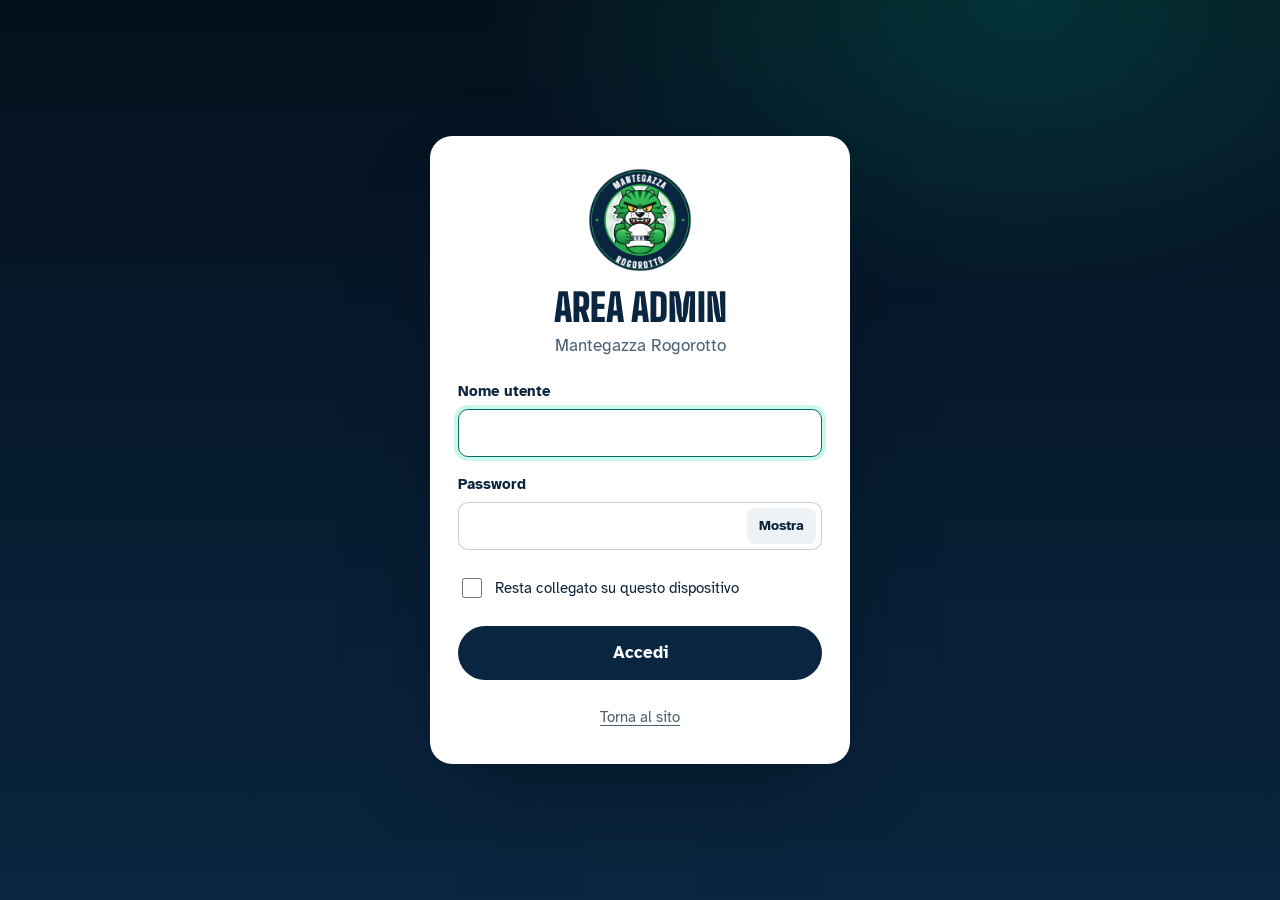
==== commit a7084de6: "Nuovo logo: tigre verde che stringe il pallone Ridisegnato in vettoriale dal logo della società, con" ====
--- a/admin/index.html
+++ b/admin/index.html
@@ -6,12 +6,12 @@
   <meta name="robots" content="noindex, nofollow">
   <title>Area admin | Mantegazza Rogorotto</title>
   <meta name="theme-color" content="#0A2540">
-  <link rel="icon" href="../assets/crest.svg" type="image/svg+xml">
+  <link rel="icon" href="../assets/logo-64.png" type="image/png">
   <link rel="apple-touch-icon" href="../assets/icon-180.png">
   <link rel="preconnect" href="https://fonts.googleapis.com">
   <link rel="preconnect" href="https://fonts.gstatic.com" crossorigin>
   <link href="https://fonts.googleapis.com/css2?family=Atkinson+Hyperlegible:ital,wght@0,400;0,700;1,400&family=Big+Shoulders+Display:wght@700;800;900&display=swap" rel="stylesheet">
-  <link rel="stylesheet" href="../css/style.css?v=5">
+  <link rel="stylesheet" href="../css/style.css?v=7">
   <link rel="stylesheet" href="admin.css?v=1">
 </head>
 <body class="admin">
@@ -19,7 +19,7 @@
   <!-- ============ LOGIN ============ -->
   <main class="login" id="loginView">
     <form class="login__card" id="loginForm" novalidate>
-      <img src="../assets/crest.svg" alt="" width="64" height="72">
+      <img src="../assets/logo-256.png" alt="" width="104" height="104">
       <h1>Area admin</h1>
       <p class="login__sub">Mantegazza Rogorotto</p>
       <label class="field">
@@ -47,7 +47,7 @@
   <div class="app" id="appView" hidden>
     <header class="app__bar">
       <div class="app__brand">
-        <img src="../assets/crest.svg" alt="" width="30" height="34">
+        <img src="../assets/logo-256.png" alt="" width="36" height="36">
         <span>Admin</span>
       </div>
       <nav class="tabs" role="tablist" aria-label="Sezioni da modificare">
--- a/css/style.css
+++ b/css/style.css
@@ -122,6 +122,7 @@
   gap: clamp(32px, 5vw, 72px); align-items: center;
   padding-block: clamp(48px, 8vw, 96px) clamp(48px, 7vw, 88px);
 }
+.hero__logo { display: block; width: clamp(104px, 12vw, 150px); height: auto; margin-bottom: 22px; filter: drop-shadow(0 14px 24px rgba(0,0,0,.45)); }
 .hero__league {
   display: inline-flex; align-items: center; gap: 8px; margin: 0 0 20px;
   font-weight: 700; font-size: .95rem; color: var(--teal);
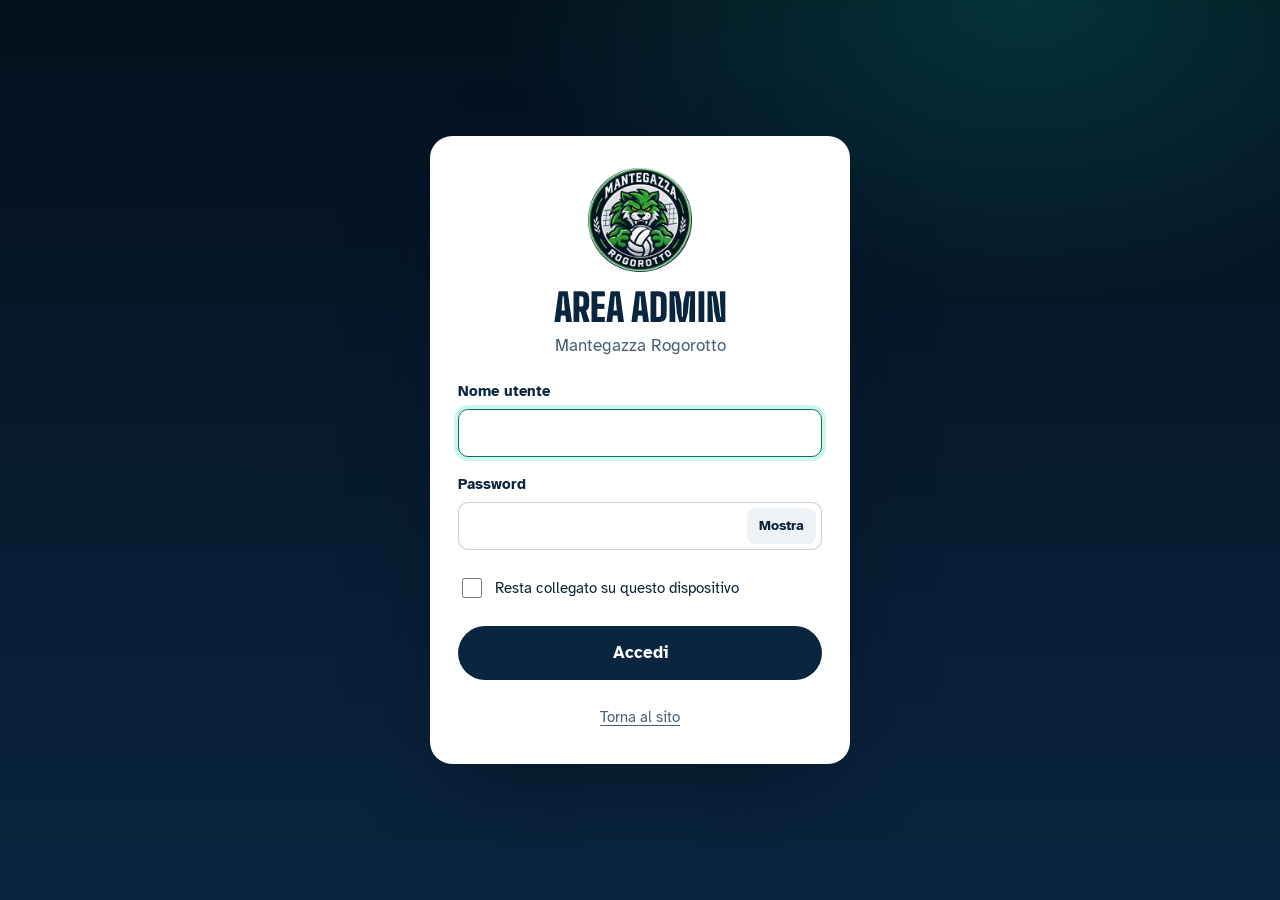
==== commit 2ac0ff61: "Nuovo logo ufficiale della tigre Co-Authored-By: Claude Opus 5.5 <noreply@anthropic.com>" ====
--- a/admin/index.html
+++ b/admin/index.html
@@ -6,20 +6,20 @@
   <meta name="robots" content="noindex, nofollow">
   <title>Area admin | Mantegazza Rogorotto</title>
   <meta name="theme-color" content="#0A2540">
-  <link rel="icon" href="../assets/logo-64.png" type="image/png">
-  <link rel="apple-touch-icon" href="../assets/icon-180.png">
+  <link rel="icon" href="../assets/logo-64.png?v=2" type="image/png">
+  <link rel="apple-touch-icon" href="../assets/icon-180.png?v=2">
   <link rel="preconnect" href="https://fonts.googleapis.com">
   <link rel="preconnect" href="https://fonts.gstatic.com" crossorigin>
   <link href="https://fonts.googleapis.com/css2?family=Atkinson+Hyperlegible:ital,wght@0,400;0,700;1,400&family=Big+Shoulders+Display:wght@700;800;900&display=swap" rel="stylesheet">
   <link rel="stylesheet" href="../css/style.css?v=7">
-  <link rel="stylesheet" href="admin.css?v=1">
+  <link rel="stylesheet" href="admin.css?v=2">
 </head>
 <body class="admin">
 
   <!-- ============ LOGIN ============ -->
   <main class="login" id="loginView">
     <form class="login__card" id="loginForm" novalidate>
-      <img src="../assets/logo-256.png" alt="" width="104" height="104">
+      <img src="../assets/logo-256.png?v=2" alt="" width="104" height="104">
       <h1>Area admin</h1>
       <p class="login__sub">Mantegazza Rogorotto</p>
       <label class="field">
@@ -47,7 +47,7 @@
   <div class="app" id="appView" hidden>
     <header class="app__bar">
       <div class="app__brand">
-        <img src="../assets/logo-256.png" alt="" width="36" height="36">
+        <img src="../assets/logo-256.png?v=2" alt="" width="36" height="36">
         <span>Admin</span>
       </div>
       <nav class="tabs" role="tablist" aria-label="Sezioni da modificare">
@@ -70,7 +70,7 @@
         <div class="panel__head">
           <div>
             <h2>Rosa</h2>
-            <p>Giocatrici e giocatori della stagione. L'ordine sul sito segue il numero di maglia.</p>
+            <p>Giocatori, staff e consiglio direttivo. Chi ha un numero compare tra i giocatori; chi non ha numero ma ha un ruolo (allenatore, dirigente) compare nello staff; chi ha una carica compare nel consiglio direttivo.</p>
           </div>
           <button type="button" class="btn btn--teal" id="addPlayer">Aggiungi giocatore</button>
         </div>
@@ -127,6 +127,10 @@
           <label class="field">
             <span>Instagram</span>
             <span class="prefix"><b>@</b><input type="text" name="instagram" maxlength="60" autocapitalize="none" spellcheck="false"></span>
+          </label>
+          <label class="field field--wide">
+            <span>Facebook</span>
+            <input type="text" name="facebook" maxlength="200" autocapitalize="none" spellcheck="false" placeholder="Incolla il link della pagina, es. https://www.facebook.com/nomepagina">
           </label>
           <label class="field">
             <span>Palestra delle partite in casa</span>
@@ -188,6 +192,6 @@
   </dialog>
 
   <div class="toast" id="toast" role="status" aria-live="polite"></div>
-  <script src="admin.js?v=1" defer></script>
+  <script src="admin.js?v=3" defer></script>
 </body>
 </html>
--- a/css/style.css
+++ b/css/style.css
@@ -548,3 +548,21 @@
   .lightbox__prev { left: calc(50% - 64px); }
   .lightbox__next { right: calc(50% - 64px); }
 }
+
+/* ---------- squadra: giocatori, staff, società ---------- */
+.roster__grid { display: grid; grid-template-columns: repeat(auto-fill, minmax(170px, 1fr)); gap: 12px; }
+.player__club { justify-self: start; margin-top: 6px; padding: 2px 8px; border-radius: 999px; background: rgba(0, 212, 170, .14); color: var(--teal-ink); font-size: .78rem; font-weight: 700; }
+.people { display: grid; grid-template-columns: repeat(auto-fit, minmax(280px, 1fr)); gap: 18px; margin-top: 32px; }
+.people__col { background: var(--navy); color: #fff; border-radius: var(--r-lg); padding: 24px 26px; }
+.people__col h3 { margin: 0 0 12px; font: 900 1.7rem/1 var(--display); text-transform: uppercase; color: var(--teal); }
+.people ul { list-style: none; margin: 0; padding: 0; }
+.people li { display: grid; grid-template-columns: 130px 1fr; gap: 12px; padding: 10px 0; border-bottom: 1px solid rgba(255,255,255,.12); }
+.people li:last-child { border-bottom: 0; }
+.people__role { color: var(--gold); font-weight: 700; font-size: .92rem; }
+.people__name { font-weight: 700; }
+.people__name small { color: rgba(255,255,255,.6); font-weight: 400; margin-left: 4px; }
+@media (max-width: 720px) {
+  .roster__grid { grid-template-columns: repeat(2, minmax(0, 1fr)); gap: 10px; }
+  .people li { grid-template-columns: 1fr; gap: 2px; }
+}
+.roster__grid .player { align-content: start; }
--- a/admin/admin.css
+++ b/admin/admin.css
@@ -83,7 +83,7 @@
 /* ---------- liste ---------- */
 .list { list-style: none; margin: 0; padding: 0; display: grid; gap: 10px; }
 .row {
-  display: grid; grid-template-columns: 76px 84px minmax(0, 1.4fr) minmax(0, 1fr) auto auto; gap: 14px; align-items: end;
+  display: grid; grid-template-columns: 76px 84px minmax(0, 1.4fr) minmax(0, 1fr) minmax(0, 1fr) auto auto; gap: 14px; align-items: end;
   background: #fff; border-radius: var(--r-md); padding: 14px 16px; box-shadow: var(--shadow-sm), inset 0 0 0 1px var(--line);
 }
 .row .field > span:first-child { font-size: .8rem; color: var(--muted); }
@@ -150,6 +150,7 @@
   .row { grid-template-columns: 76px 84px minmax(0, 1fr); }
   .row .f-name { grid-column: 3; }
   .row .f-role { grid-column: 1 / 3; }
+  .row .f-club { grid-column: 1 / 3; grid-row: 3; }
   .row .check { grid-column: 3; }
   .row .row__remove { grid-column: 3; justify-self: end; }
   .row .f-role { grid-row: 2; }
@@ -162,7 +163,7 @@
   .row { grid-template-columns: 76px minmax(0, 1fr); }
   .row .avatar { grid-row: span 2; }
   .row .f-num, .row .f-name { grid-column: 2; }
-  .row .f-role { grid-column: 1 / -1; grid-row: auto; }
+  .row .f-role, .row .f-club { grid-column: 1 / -1; grid-row: auto; }
   .row .check { grid-column: 1 / 2; grid-row: auto; }
   .row .row__remove { grid-column: 2; grid-row: auto; }
   .news-item { grid-template-columns: 64px minmax(0, 1fr); }
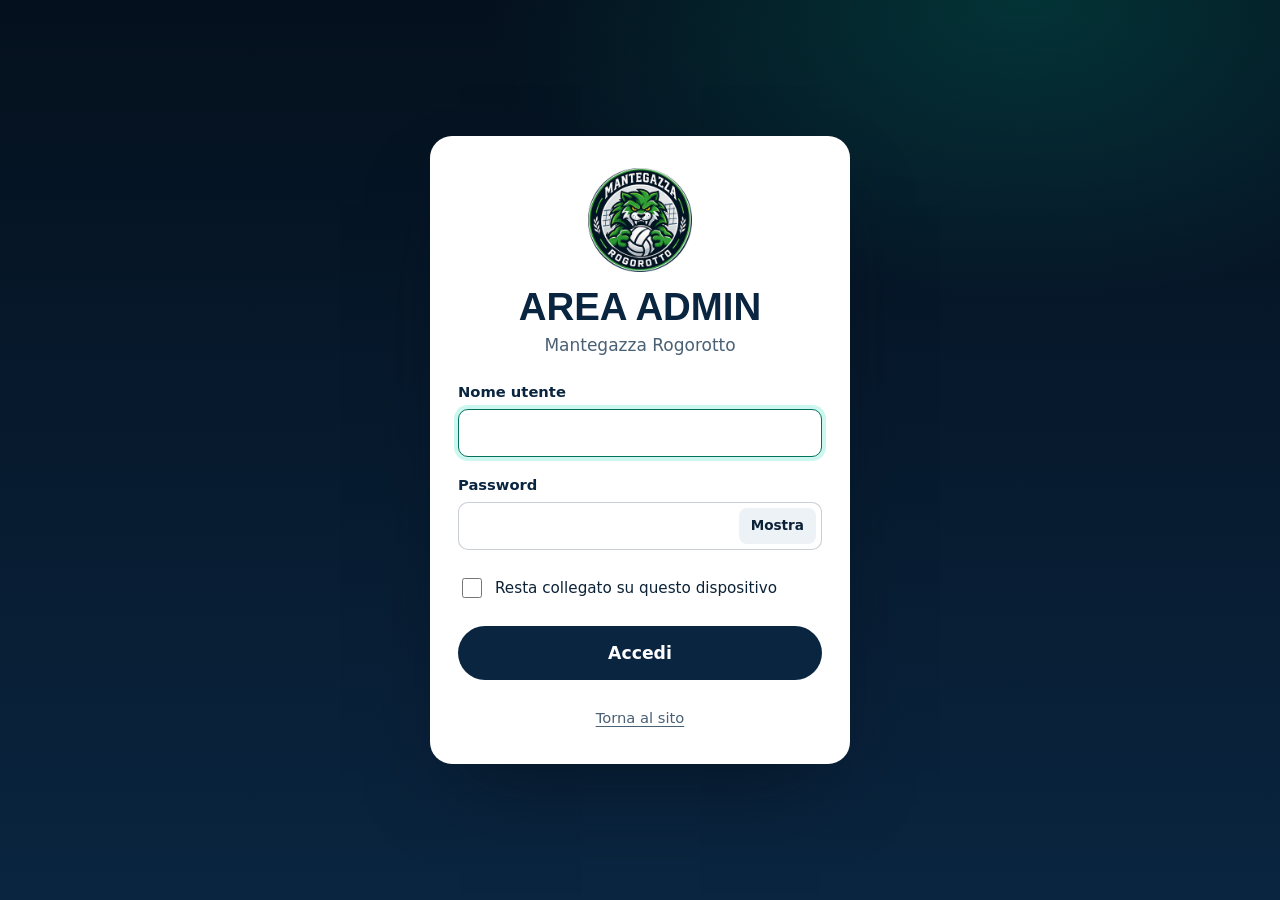
==== commit 69475c22: "Verifica sito: sicurezza, dati legali, aggiornamento ogni 30 minuti - CSP e referrer policy su sito " ====
--- a/admin/index.html
+++ b/admin/index.html
@@ -2,6 +2,8 @@
 <html lang="it">
 <head>
   <meta charset="utf-8">
+  <meta http-equiv="Content-Security-Policy" content="default-src 'self'; script-src 'self'; style-src 'self' 'unsafe-inline' https://fonts.googleapis.com; font-src https://fonts.gstatic.com; img-src 'self' data: blob:; connect-src https://mr-admin.ulivinic.workers.dev; object-src 'none'; base-uri 'self'; form-action 'none'; upgrade-insecure-requests">
+  <meta name="referrer" content="no-referrer">
   <meta name="viewport" content="width=device-width, initial-scale=1, viewport-fit=cover">
   <meta name="robots" content="noindex, nofollow">
   <title>Area admin | Mantegazza Rogorotto</title>
@@ -11,7 +13,7 @@
   <link rel="preconnect" href="https://fonts.googleapis.com">
   <link rel="preconnect" href="https://fonts.gstatic.com" crossorigin>
   <link href="https://fonts.googleapis.com/css2?family=Atkinson+Hyperlegible:ital,wght@0,400;0,700;1,400&family=Big+Shoulders+Display:wght@700;800;900&display=swap" rel="stylesheet">
-  <link rel="stylesheet" href="../css/style.css?v=7">
+  <link rel="stylesheet" href="../css/style.css?v=9">
   <link rel="stylesheet" href="admin.css?v=2">
 </head>
 <body class="admin">
--- a/css/style.css
+++ b/css/style.css
@@ -411,7 +411,8 @@
 .footer__brand span { color: rgba(255,255,255,.6); font-weight: 400; }
 .footer__data { margin: 0; text-align: right; }
 .footer a { color: var(--teal); }
-.footer__credits { display: flex; justify-content: center; padding-block: 14px 20px; border-top: 1px solid rgba(255,255,255,.08); }
+.footer__credits { display: flex; justify-content: space-between; align-items: center; flex-wrap: wrap; gap: 8px 24px; padding-block: 16px 20px; border-top: 1px solid rgba(255,255,255,.08); }
+.footer__legal { margin: 0; color: rgba(255,255,255,.6); font-size: .82rem; line-height: 1.6; }
 .footer__credits a { display: inline-flex; align-items: center; min-height: 44px; padding: 0 8px; color: rgba(255,255,255,.7); font-size: .88rem; text-decoration: underline; text-decoration-color: rgba(255,255,255,.3); text-underline-offset: 4px; }
 .footer__credits a:hover { color: var(--teal); text-decoration-color: var(--teal); }
 
@@ -566,3 +567,9 @@
   .people li { grid-template-columns: 1fr; gap: 2px; }
 }
 .roster__grid .player { align-content: start; }
+
+/* ---------- pagina 404 ---------- */
+.notfound { min-height: 100vh; display: grid; place-items: center; padding: 24px 16px; background: radial-gradient(800px 420px at 50% 0, rgba(0, 212, 170, .16), transparent 60%), var(--navy); color: #fff; text-align: center; }
+.notfound__box { display: grid; justify-items: center; gap: 14px; max-width: 420px; }
+.notfound h1 { margin: 6px 0 0; font: 900 clamp(2.6rem, 10vw, 4rem)/1 var(--display); text-transform: uppercase; }
+.notfound p { margin: 0 0 10px; color: rgba(255,255,255,.75); }
